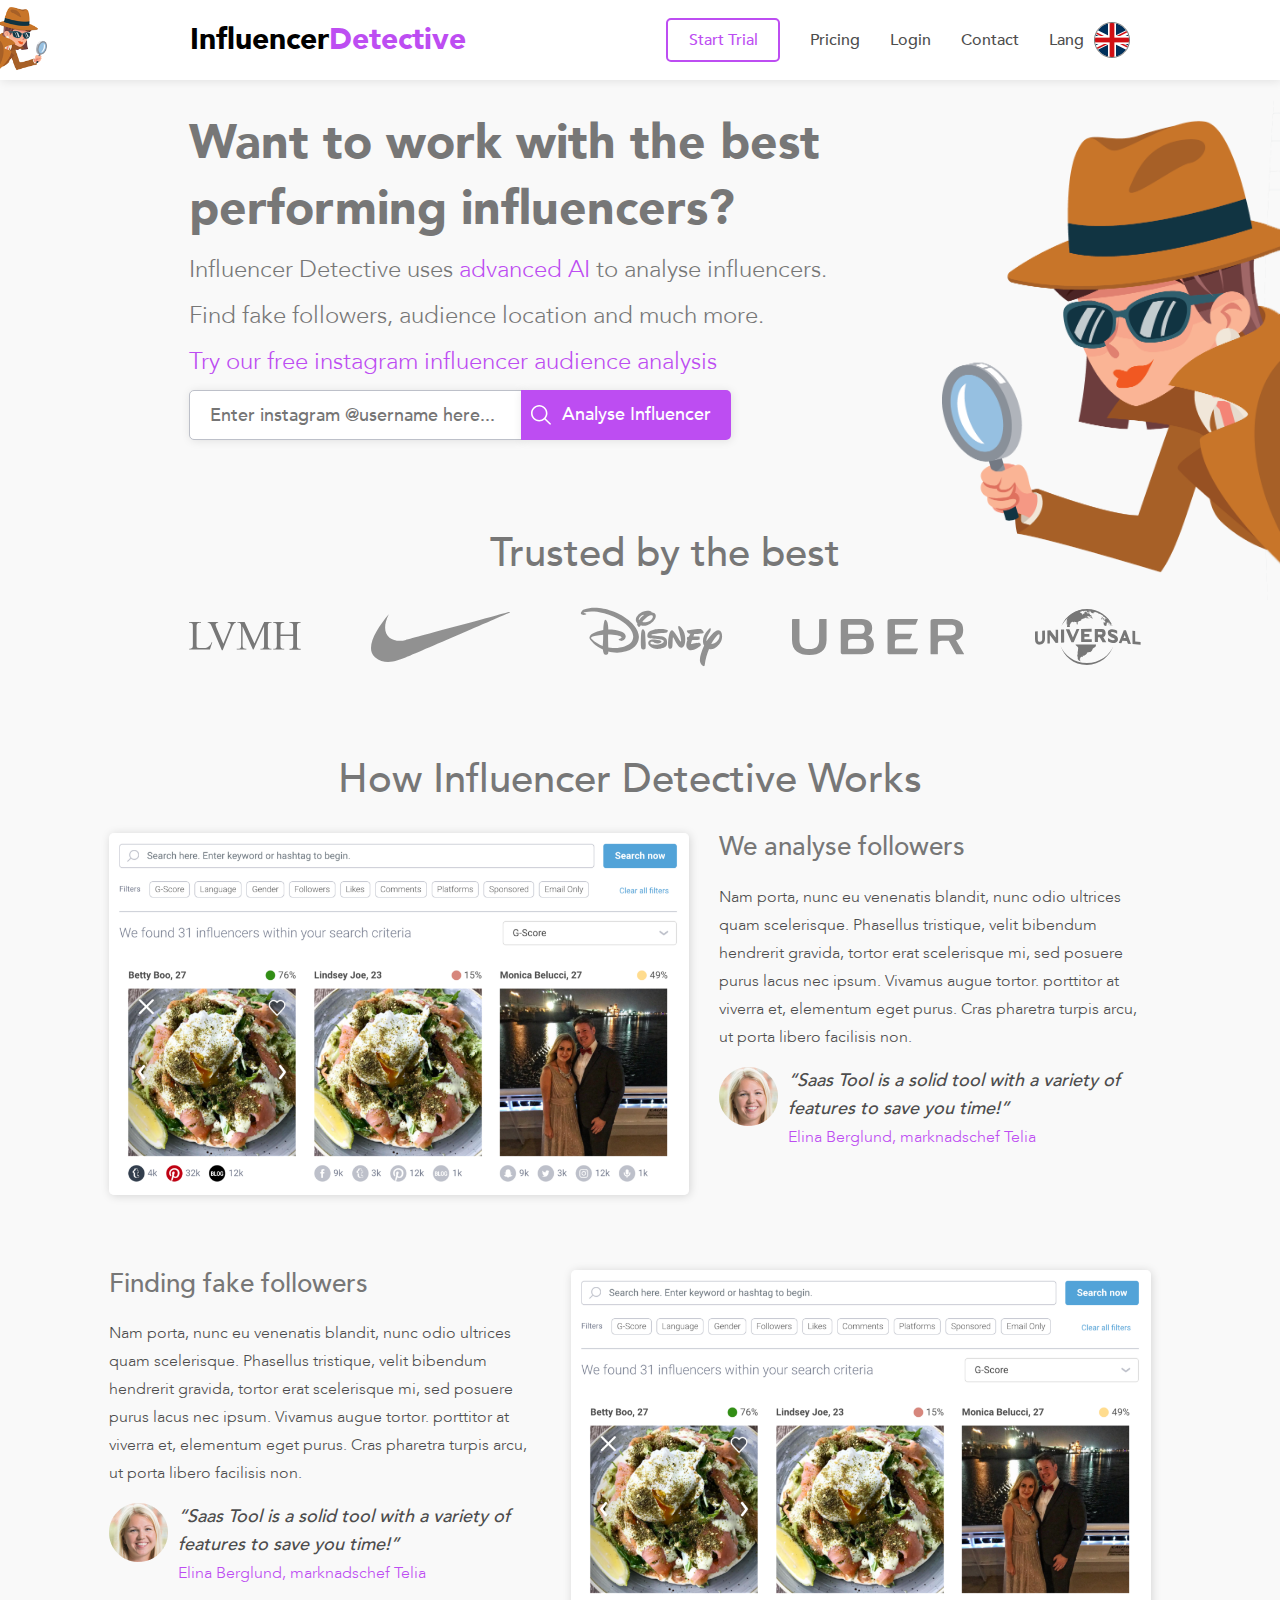
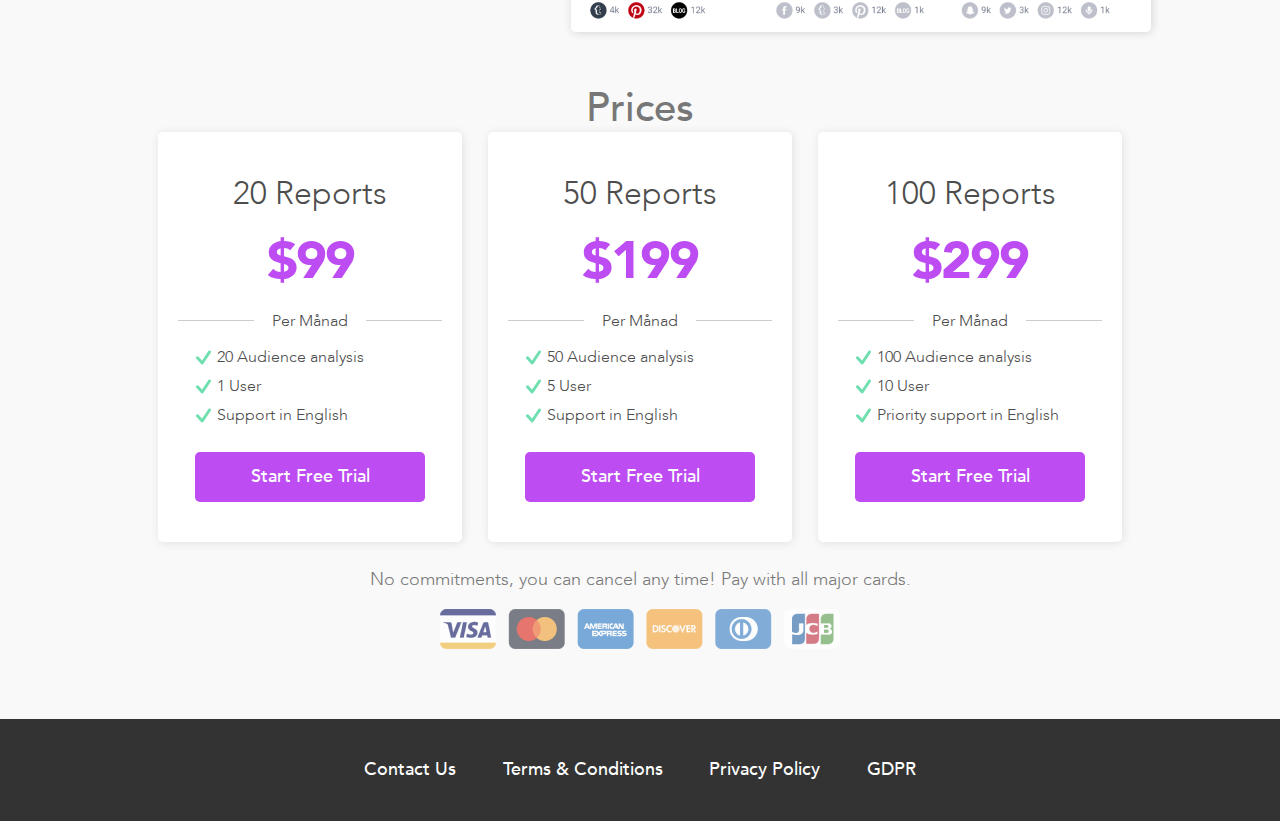
==== index.html @ 92d030bf "added lazy" ====
<!DOCTYPE html>
<html lang="en">
<head>
  <meta charset="UTF-8">
  <meta name="viewport" content="width=device-width, initial-scale=1">
  <link rel='icon' type='image/png' href='images/detective-small.svg'>
  <title>Influencer Detective</title>

  <script>
    document.write('<link rel="stylesheet" href="styles/index/index.css?cashkiller=' + Math.random() + '">')
  </script>

  <style type="text/css">
      * {
          font-family: avenir, 'avenir-backup', verdana, sans-serif;
      }

      /* , 'avenir-backup' remove the font to test * /
</style>

</head>
<body>
<header>
  <img data-src="./images/influencer-detective-logo.png" class="small-detective" alt="small-detective lazy">
  <div class="header__wrapper">

    <div class="header__content">
      <h2 class="header-title">Influencer<span class="pinky">Detective</span></h2>
      <input type="checkbox" name="hamburger-check" id="hamburger-check">
      <label for="hamburger-check" id="hamburger">
        <span></span>
      </label>
      <nav class="nav">
        <a href="#" class="start-trial-link">Start Trial</a>

        <ul class="header-links-wrapper">
          <li><a href="#pricing" class="header-link" id="pricing-link">Pricing</a></li>
          <li><a href="./pages/login.html" class="header-link">Login</a></li>
          <li><a href="#" class="header-link">Contact</a></li>
        </ul>

        <div id="language-select-wrapper">
          <span class="language-label">Lang</span>
          <span id="language-select-icon"></span>
          <ul id="language-select-list">
            <li class="language-select-item">english</li>
            <li class="language-select-item">example</li>
          </ul>
        </div>
      </nav>
    </div>
  </div>


</header>
<main>
  <section class="first-block">
    <div class="first-block__content">
      <h1 class="main-title">Want to work with the best performing influencers?</h1>
      <p class="main-info">
        Influencer Detective uses <span class="pinky">advanced AI</span> to analyse influencers.
      </p>
      <p class="main-info">
        Find fake followers, audience location and much more.
      </p>
      <p class="main-info">
      <span class="pinky pinky-big">Try our <span
          class="pinky">free</span>  instagram influencer audience analysis</span>
      </p>
      <div class="analyse-wrapper">
        <input type="text" class="analyse-input" placeholder="Enter instagram @username here...">
        <button class="analyse-button">Analyse Influencer</button>
      </div>
    </div>
    <img data-src="./images/detective-woman-big-transparent.png" height="500" alt="detective-big" class="big-detective lazy">
  </section>

  <section class="second-trusted-by-block">
    <h3>Trusted by the best</h3>

    <div class="trusted-by">
      <img data-src="./images/trustedBy/lymh.svg" alt="lymh" class="lazy">
      <img data-src="./images/trustedBy/nike.svg" alt="nike" class="lazy">
      <img data-src="./images/trustedBy/disney.svg" alt="disney" class="lazy">
      <img data-src="./images/trustedBy/uber.svg" alt="uber" class="lazy">
      <img data-src="./images/trustedBy/universal.svg" alt="universal" class="lazy">
    </div>
  </section>

  <section class="third-how-it-works-block">
    <h3>How Influencer Detective Works</h3>

    <div class="how-works-item">
      <div class="how-works-item__image-wrapper">
        <img src="./images/bitmap.png" alt="bitmap" class="how-works-item__picture lazy">
      </div>
      <div class="how-works-item__info">
        <h4>We analyse followers</h4>
        <p>
          Nam porta, nunc eu venenatis blandit, nunc odio ultrices quam scelerisque. Phasellus tristique, velit
          bibendum hendrerit gravida, tortor erat scelerisque mi, sed posuere purus lacus nec ipsum. Vivamus augue
          tortor. porttitor at viverra et, elementum eget purus. Cras pharetra turpis arcu, ut porta libero facilisis
          non.
        </p>
        <div class="testimonial">
          <img src="./images/testimonial-avatar.png" alt="avatar" class="testimonial__avatar">
          <p>
            <q>Saas Tool is a solid tool with a variety of features to save you time!</q>
            <br><span class="pinky">Elina Berglund, marknadschef Telia</span>
          </p>
        </div>
      </div>
    </div>
    <div class="how-works-item">
      <div class="how-works-item__image-wrapper">
        <img src="./images/bitmap.png" alt="bitmap" class="how-works-item__picture lazy" >
      </div>
      <div class="how-works-item__info">
        <h4>Finding fake followers</h4>
        <p>
          Nam porta, nunc eu venenatis blandit, nunc odio ultrices quam scelerisque. Phasellus tristique, velit
          bibendum hendrerit gravida, tortor erat scelerisque mi, sed posuere purus lacus nec ipsum. Vivamus augue
          tortor. porttitor at viverra et, elementum eget purus. Cras pharetra turpis arcu, ut porta libero facilisis
          non.
        </p>
        <div class="testimonial">
          <img src="./images/testimonial-avatar.png" alt="avatar" class="testimonial__avatar">
          <p>
            <q>Saas Tool is a solid tool with a variety of features to save you time!</q>
            <br><span class="pinky">Elina Berglund, marknadschef Telia</span>
          </p>
        </div>
      </div>
    </div>
  </section>

  <section class="fourth-price-block" id="pricing">
    <h3 style="margin-bottom: 0;">
      Prices
    </h3>
    <style type="text/css">
        /* Optional, set the text in divider, original is 'Per month' */

        span.card__divider:before {
            content: 'Per Månad';
        }
    </style>

    <div class="cards">

      <div class="card">
        <h6 class="card__title">20 Reports</h6>
        <p class="card__price">$99</p>
        <span class="card__divider"></span>
        <ul class="card__list">
          <li>20 Audience analysis</li>
          <li>1 User</li>
          <li>Support in English</li>
        </ul>
        <button class="card__button">Start Free Trial</button>
      </div>

      <div class="card">
        <h6 class="card__title">50 Reports</h6>
        <p class="card__price">$199</p>
        <span class="card__divider"></span>
        <ul class="card__list">
          <li>50 Audience analysis</li>
          <li>5 User</li>
          <li>Support in English</li>
        </ul>
        <button class="card__button">Start Free Trial</button>
      </div>

      <div class="card">
        <h6 class="card__title">100 Reports</h6>
        <p class="card__price">$299</p>
        <span class="card__divider"></span>
        <ul class="card__list">
          <li>100 Audience analysis</li>
          <li>10 User</li>
          <li>Priority support in English</li>
        </ul>
        <button class="card__button">Start Free Trial</button>
      </div>

    </div>
    <div class="payment-system-block">
      <p>No commitments, you can cancel any time! Pay with all major cards.</p>
      <img src="./images/cards.png" alt="cards">
    </div>
  </section>

  <footer>
    <ul>
      <li><a href="#">Contact Us</a></li>
      <li><a href="#">Terms & Conditions</a></li>
      <li><a href="#">Privacy Policy</a></li>
      <li><a href="#">GDPR</a></li>
    </ul>
  </footer>

</main>


<script>
  document.write('<scr' + 'ipt src="scripts/jquery.js?cashkiller=' + Math.random() + '" type="module"></scr' + 'ipt>')
  document.write('<scr' + 'ipt src="scripts/jquery.lazy.min.js?cashkiller=' + Math.random() + '" type="module"></scr' + 'ipt>')
  document.write('<scr' + 'ipt src="scripts/jquery.lazy.picture.min.js?cashkiller=' + Math.random() + '" type="module"></scr' + 'ipt>')
  document.write('<scr' + 'ipt src="scripts/script.js?cashkiller=' + Math.random() + '" type="module"></scr' + 'ipt>')
</script>
</body>
</html>
---- styles/index/index.css ----
@import '../rootStyles.css';
@import "../header.css";

@import 'main.css';

@import "../footer.css";

@import "media.css";

@import "../fonts.css";

/**/
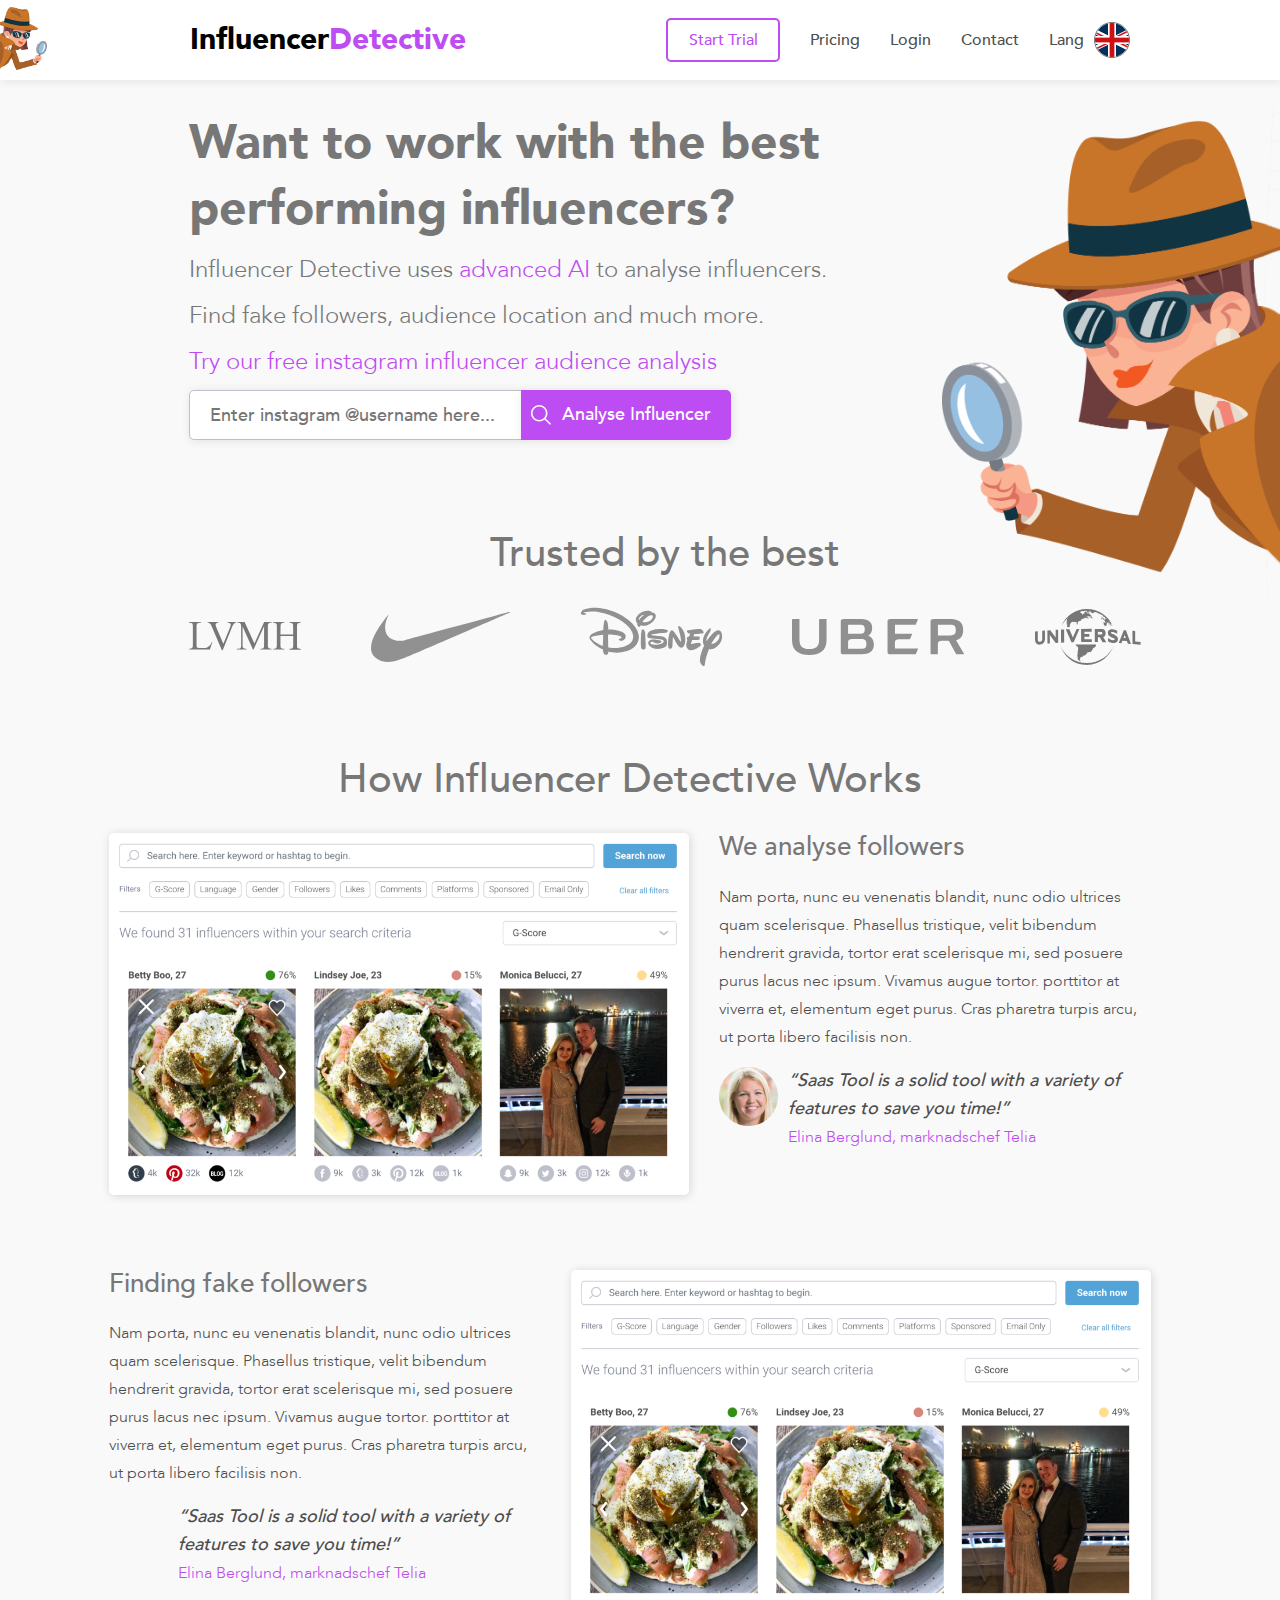
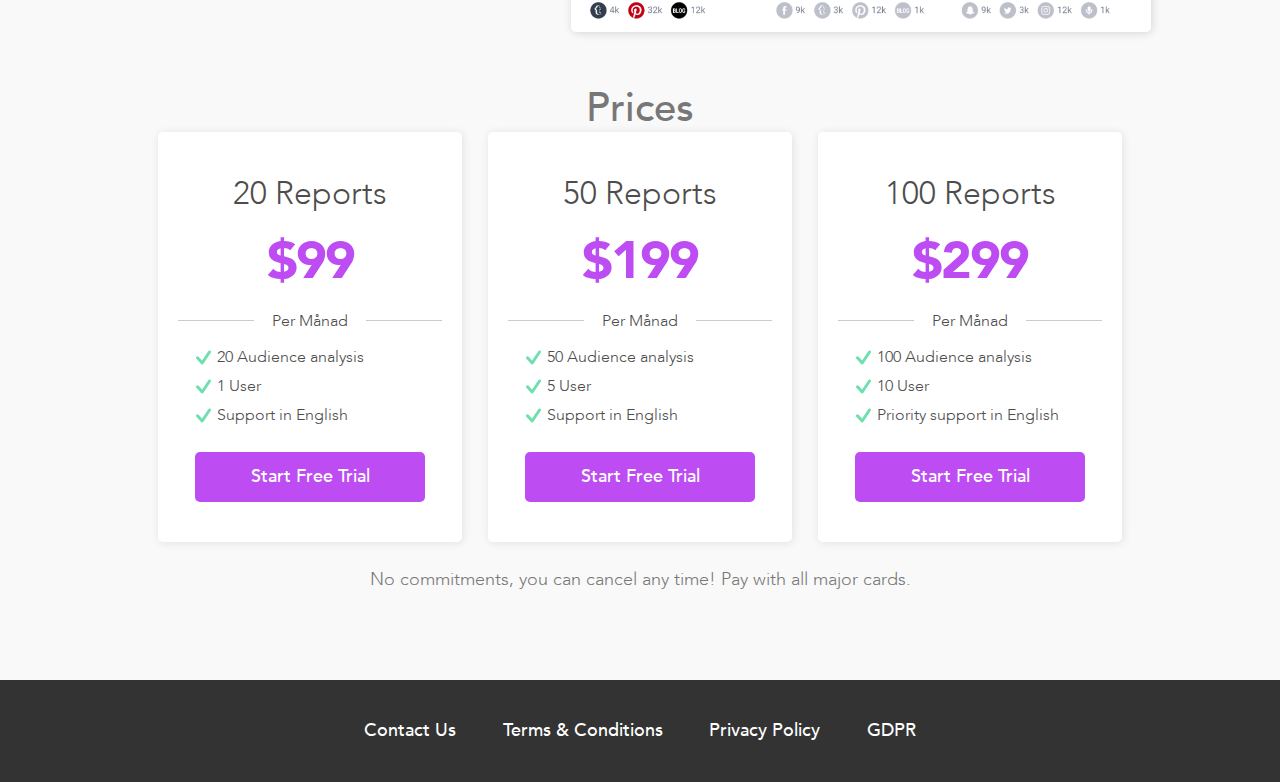
==== commit 86a7127f: "added lazy" ====
--- a/index.html
+++ b/index.html
@@ -92,7 +92,7 @@
 
     <div class="how-works-item">
       <div class="how-works-item__image-wrapper">
-        <img src="./images/bitmap.png" alt="bitmap" class="how-works-item__picture lazy">
+        <img data-src="./images/bitmap.png" alt="bitmap" class="how-works-item__picture lazy">
       </div>
       <div class="how-works-item__info">
         <h4>We analyse followers</h4>
@@ -103,7 +103,7 @@
           non.
         </p>
         <div class="testimonial">
-          <img src="./images/testimonial-avatar.png" alt="avatar" class="testimonial__avatar">
+          <img data-src="./images/testimonial-avatar.png" alt="avatar" class="testimonial__avatar lazy">
           <p>
             <q>Saas Tool is a solid tool with a variety of features to save you time!</q>
             <br><span class="pinky">Elina Berglund, marknadschef Telia</span>
@@ -113,7 +113,7 @@
     </div>
     <div class="how-works-item">
       <div class="how-works-item__image-wrapper">
-        <img src="./images/bitmap.png" alt="bitmap" class="how-works-item__picture lazy" >
+        <img data-src="./images/bitmap.png" alt="bitmap" class="how-works-item__picture lazy" >
       </div>
       <div class="how-works-item__info">
         <h4>Finding fake followers</h4>
@@ -124,7 +124,7 @@
           non.
         </p>
         <div class="testimonial">
-          <img src="./images/testimonial-avatar.png" alt="avatar" class="testimonial__avatar">
+          <img data-src="./images/testimonial-avatar.png" alt="avatar" class="testimonial__avatar lazy">
           <p>
             <q>Saas Tool is a solid tool with a variety of features to save you time!</q>
             <br><span class="pinky">Elina Berglund, marknadschef Telia</span>
@@ -187,7 +187,7 @@
     </div>
     <div class="payment-system-block">
       <p>No commitments, you can cancel any time! Pay with all major cards.</p>
-      <img src="./images/cards.png" alt="cards">
+      <img data-src="./images/cards.png" alt="cards" class="lazy">
     </div>
   </section>
 
@@ -202,7 +202,6 @@
 
 </main>
 
-
 <script>
   document.write('<scr' + 'ipt src="scripts/jquery.js?cashkiller=' + Math.random() + '" type="module"></scr' + 'ipt>')
   document.write('<scr' + 'ipt src="scripts/jquery.lazy.min.js?cashkiller=' + Math.random() + '" type="module"></scr' + 'ipt>')
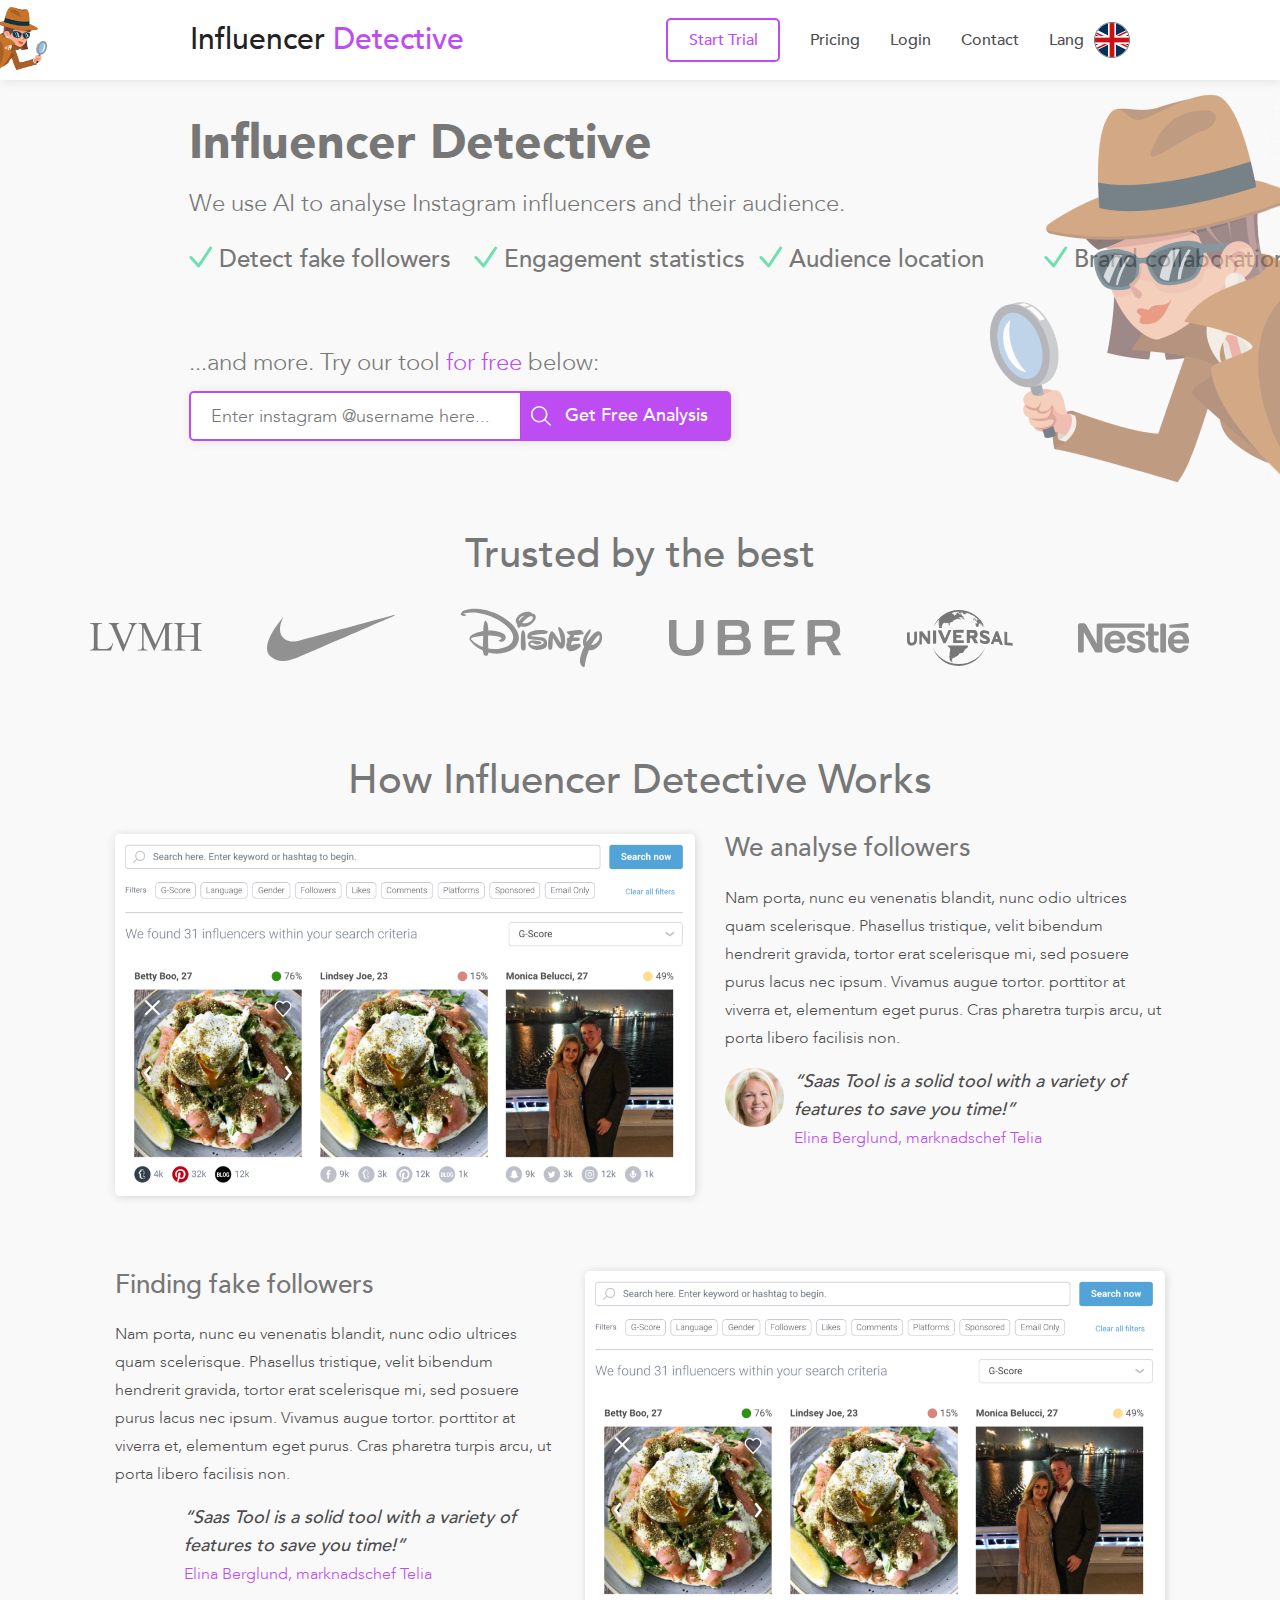
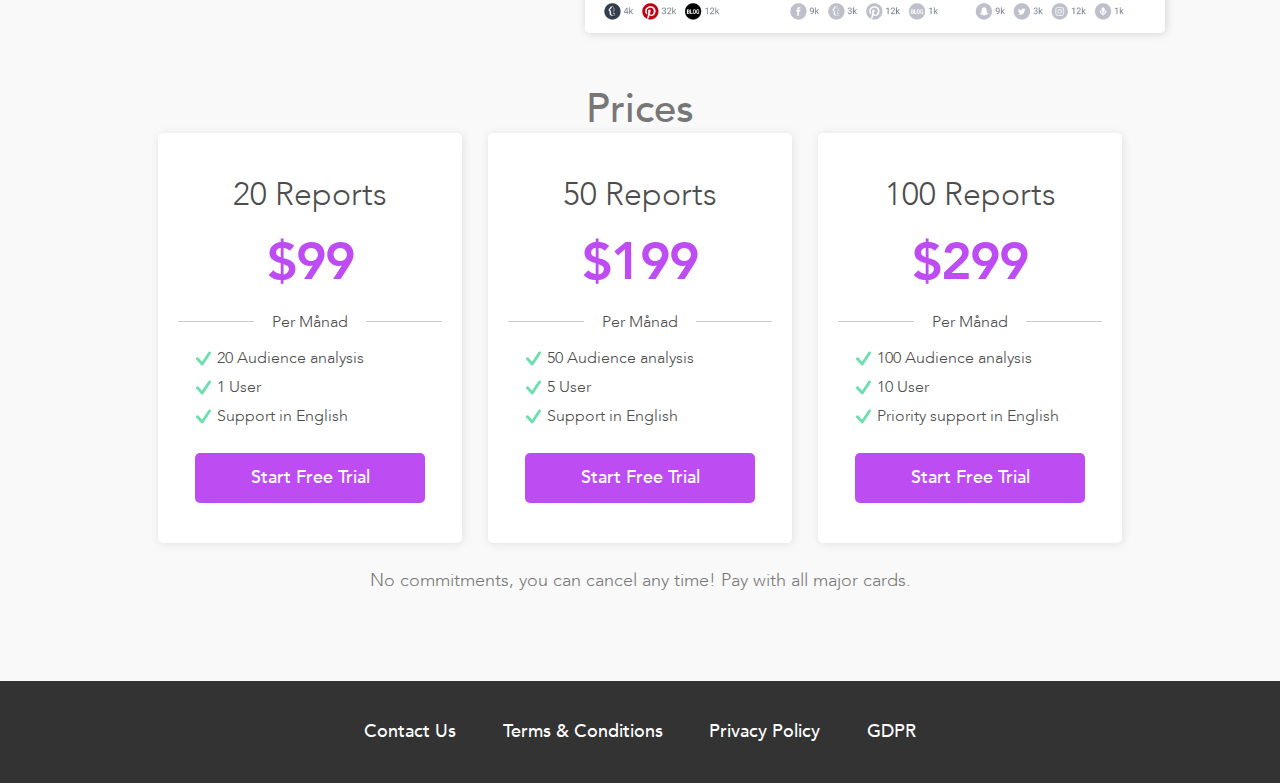
==== commit b6b082fa: "fixes from skype" ====
--- a/index.html
+++ b/index.html
@@ -25,7 +25,7 @@
   <div class="header__wrapper">
 
     <div class="header__content">
-      <h2 class="header-title">Influencer<span class="pinky">Detective</span></h2>
+      <h2 class="header-title">Influencer <span class="pinky">Detective</span></h2>
       <input type="checkbox" name="hamburger-check" id="hamburger-check">
       <label for="hamburger-check" id="hamburger">
         <span></span>
@@ -56,34 +56,41 @@
 <main>
   <section class="first-block">
     <div class="first-block__content">
-      <h1 class="main-title">Want to work with the best performing influencers?</h1>
+      <h1 class="main-title">Influencer Detective</h1>
       <p class="main-info">
-        Influencer Detective uses <span class="pinky">advanced AI</span> to analyse influencers.
+        We use AI to analyse Instagram influencers and their audience.
       </p>
+      <ul class="main-list">
+        <li>Detect fake followers</li>
+        <li>Engagement statistics</li>
+        <li>Audience location</li>
+        <li>Brand collaborations</li>
+      </ul>
       <p class="main-info">
-        Find fake followers, audience location and much more.
-      </p>
-      <p class="main-info">
-      <span class="pinky pinky-big">Try our <span
-          class="pinky">free</span>  instagram influencer audience analysis</span>
+        ...and more. Try our tool <span class="pinky">for free</span> below:
       </p>
       <div class="analyse-wrapper">
         <input type="text" class="analyse-input" placeholder="Enter instagram @username here...">
-        <button class="analyse-button">Analyse Influencer</button>
-      </div>
-    </div>
-    <img data-src="./images/detective-woman-big-transparent.png" height="500" alt="detective-big" class="big-detective lazy">
+        <button class="analyse-button">Get Free Analysis</button>
+      </div>
+    </div>
+    <picture class="big-detective lazy">
+      <source srcset="./images/detective-woman-big-transparent-smaller.svg" media="screen and (max-width: 700px)">
+      <source srcset="./images/detective-woman-big-transparent.png">
+      <img data-src="./images/detective-woman-big-transparent.png" alt="detective-big">
+    </picture>
   </section>
 
   <section class="second-trusted-by-block">
     <h3>Trusted by the best</h3>
 
     <div class="trusted-by">
-      <img data-src="./images/trustedBy/lymh.svg" alt="lymh" class="lazy">
+      <img data-src="./images/trustedBy/lvmh.svg" alt="lvmh" class="lazy">
       <img data-src="./images/trustedBy/nike.svg" alt="nike" class="lazy">
       <img data-src="./images/trustedBy/disney.svg" alt="disney" class="lazy">
       <img data-src="./images/trustedBy/uber.svg" alt="uber" class="lazy">
       <img data-src="./images/trustedBy/universal.svg" alt="universal" class="lazy">
+      <img data-src="./images/trustedBy/nestle.svg" alt="nestle" class="lazy">
     </div>
   </section>
 
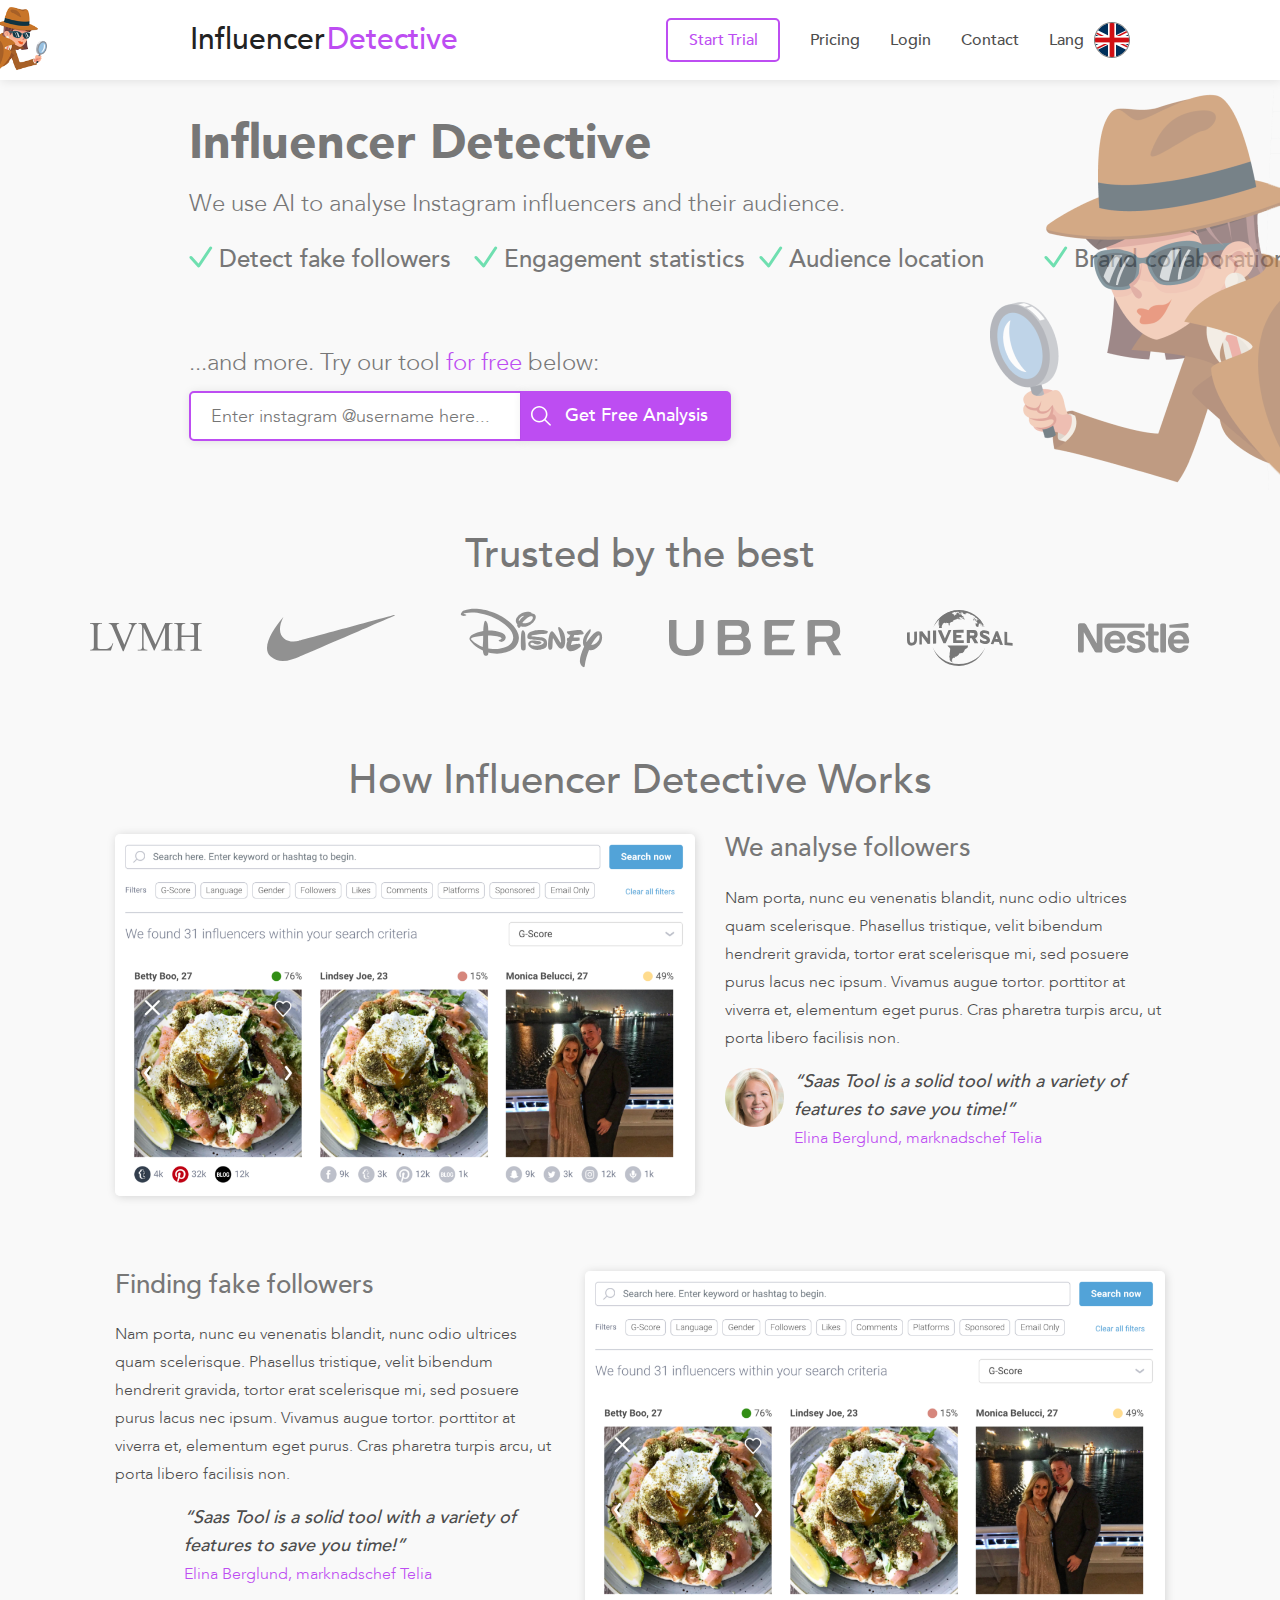
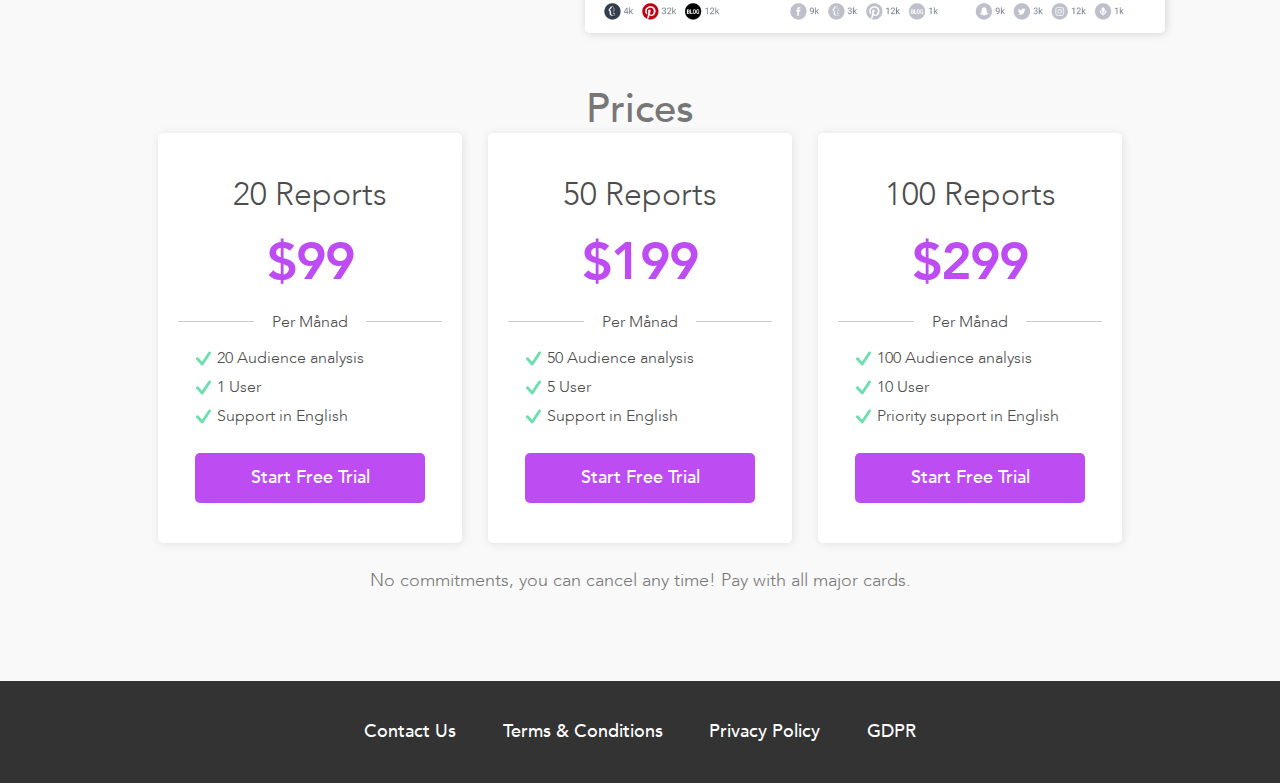
==== commit be4f0ced: "fix" ====
--- a/index.html
+++ b/index.html
@@ -25,7 +25,7 @@
   <div class="header__wrapper">
 
     <div class="header__content">
-      <h2 class="header-title">Influencer <span class="pinky">Detective</span></h2>
+      <h2 class="header-title">Influencer<span class="pinky">Detective</span></h2>
       <input type="checkbox" name="hamburger-check" id="hamburger-check">
       <label for="hamburger-check" id="hamburger">
         <span></span>
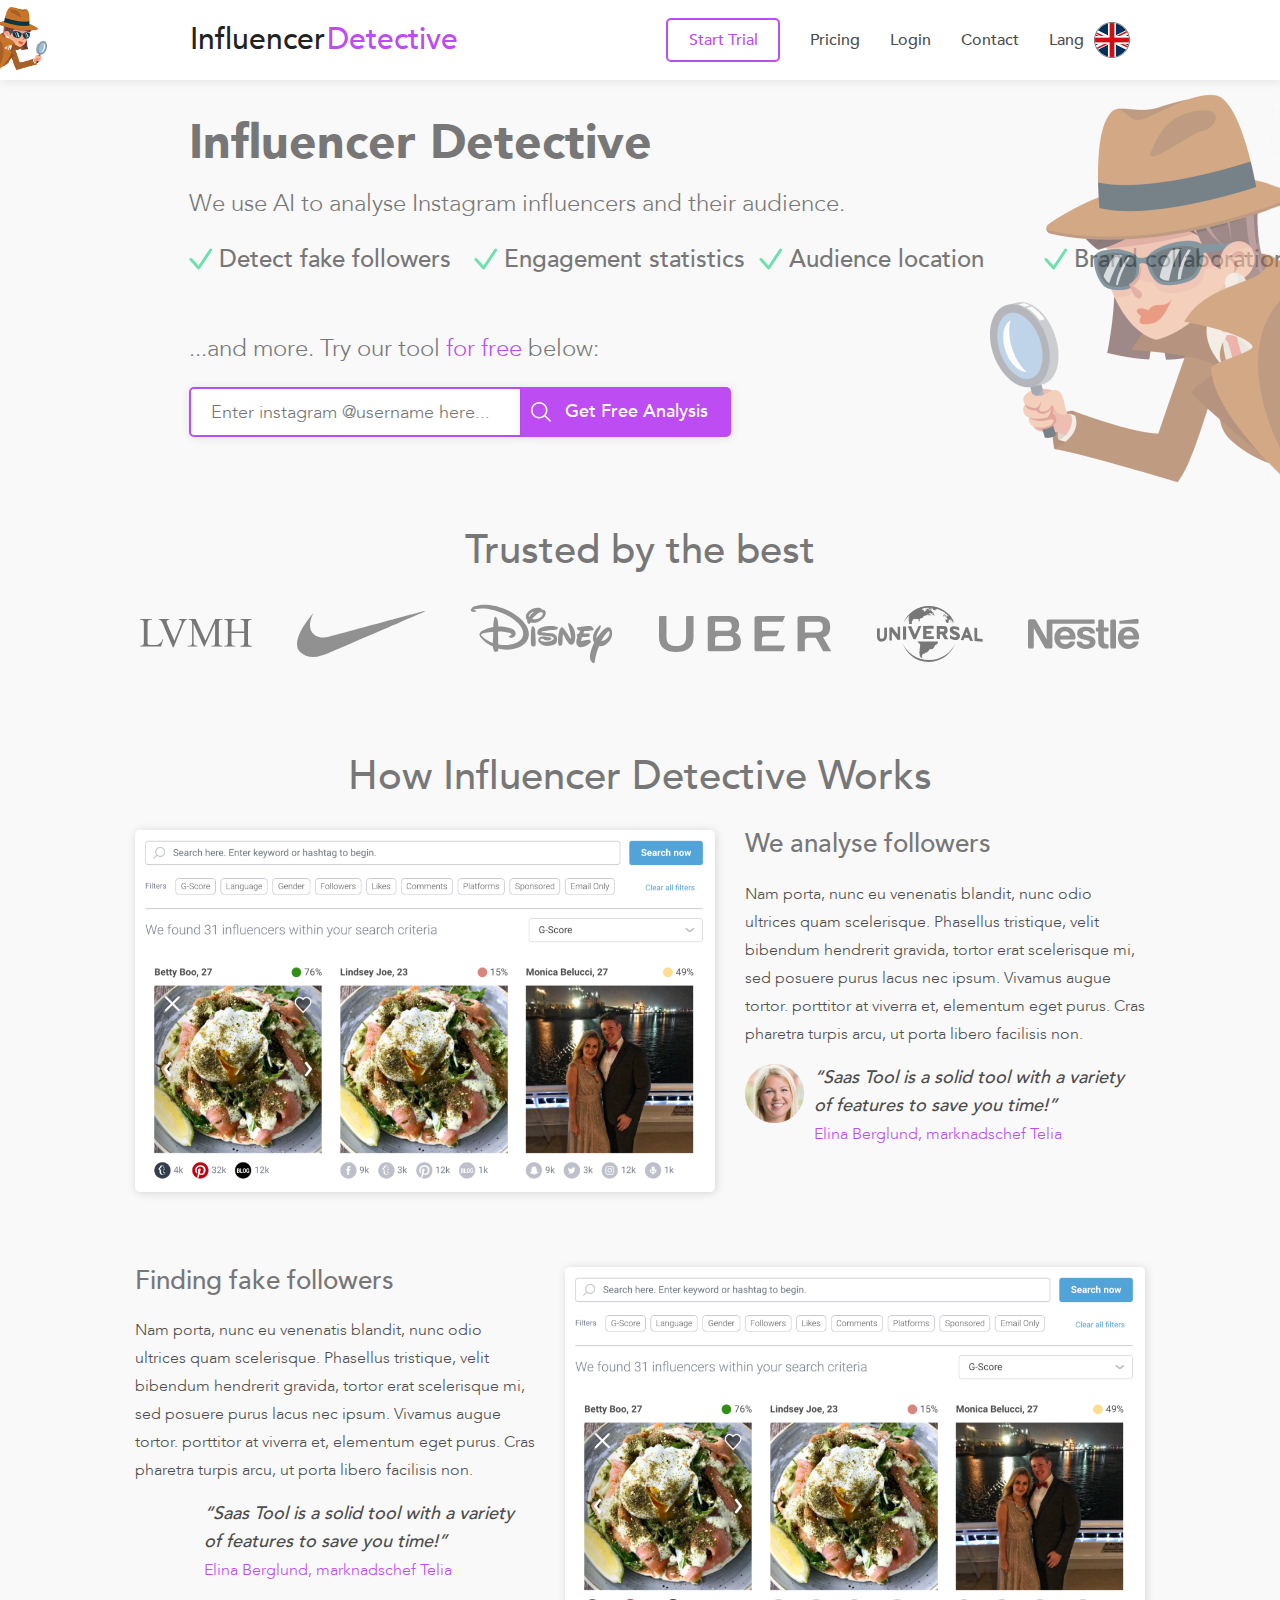
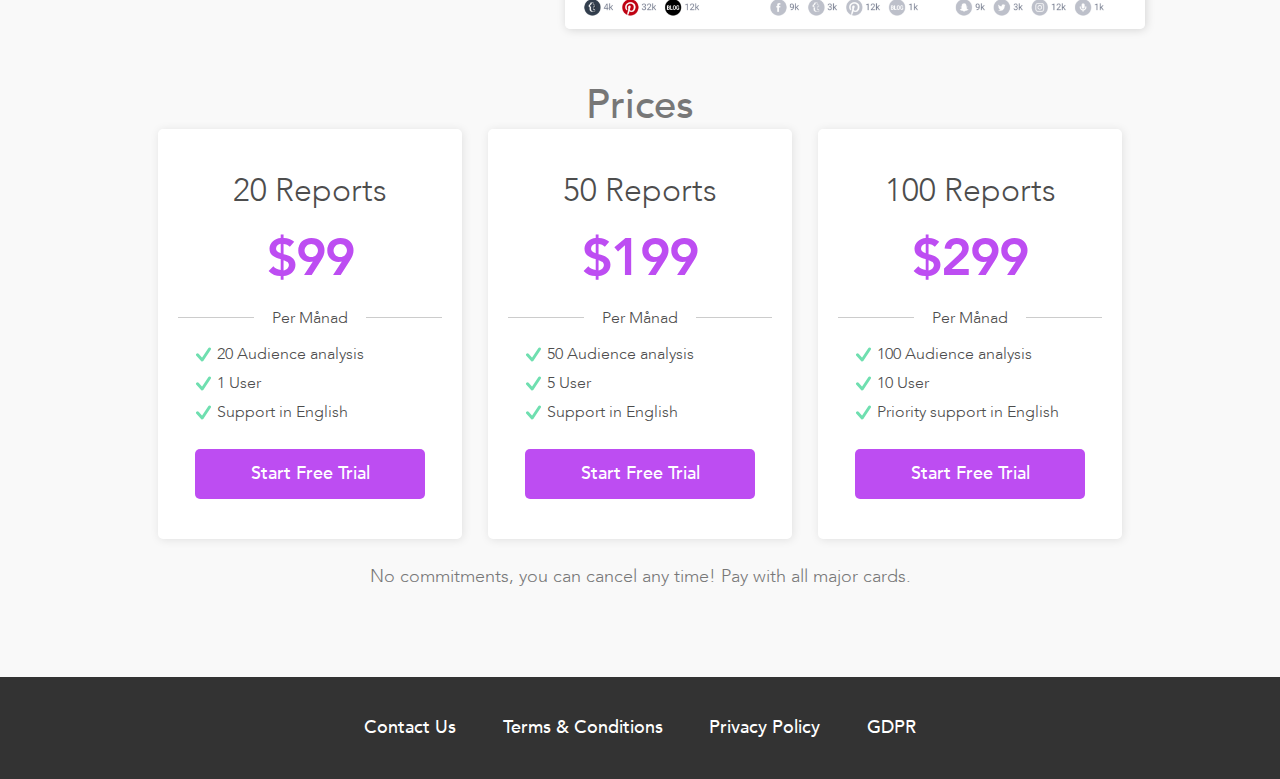
==== commit a53b18e1: "fixes" ====
--- a/index.html
+++ b/index.html
@@ -66,7 +66,7 @@
         <li>Audience location</li>
         <li>Brand collaborations</li>
       </ul>
-      <p class="main-info">
+      <p class="main-info and-more">
         ...and more. Try our tool <span class="pinky">for free</span> below:
       </p>
       <div class="analyse-wrapper">
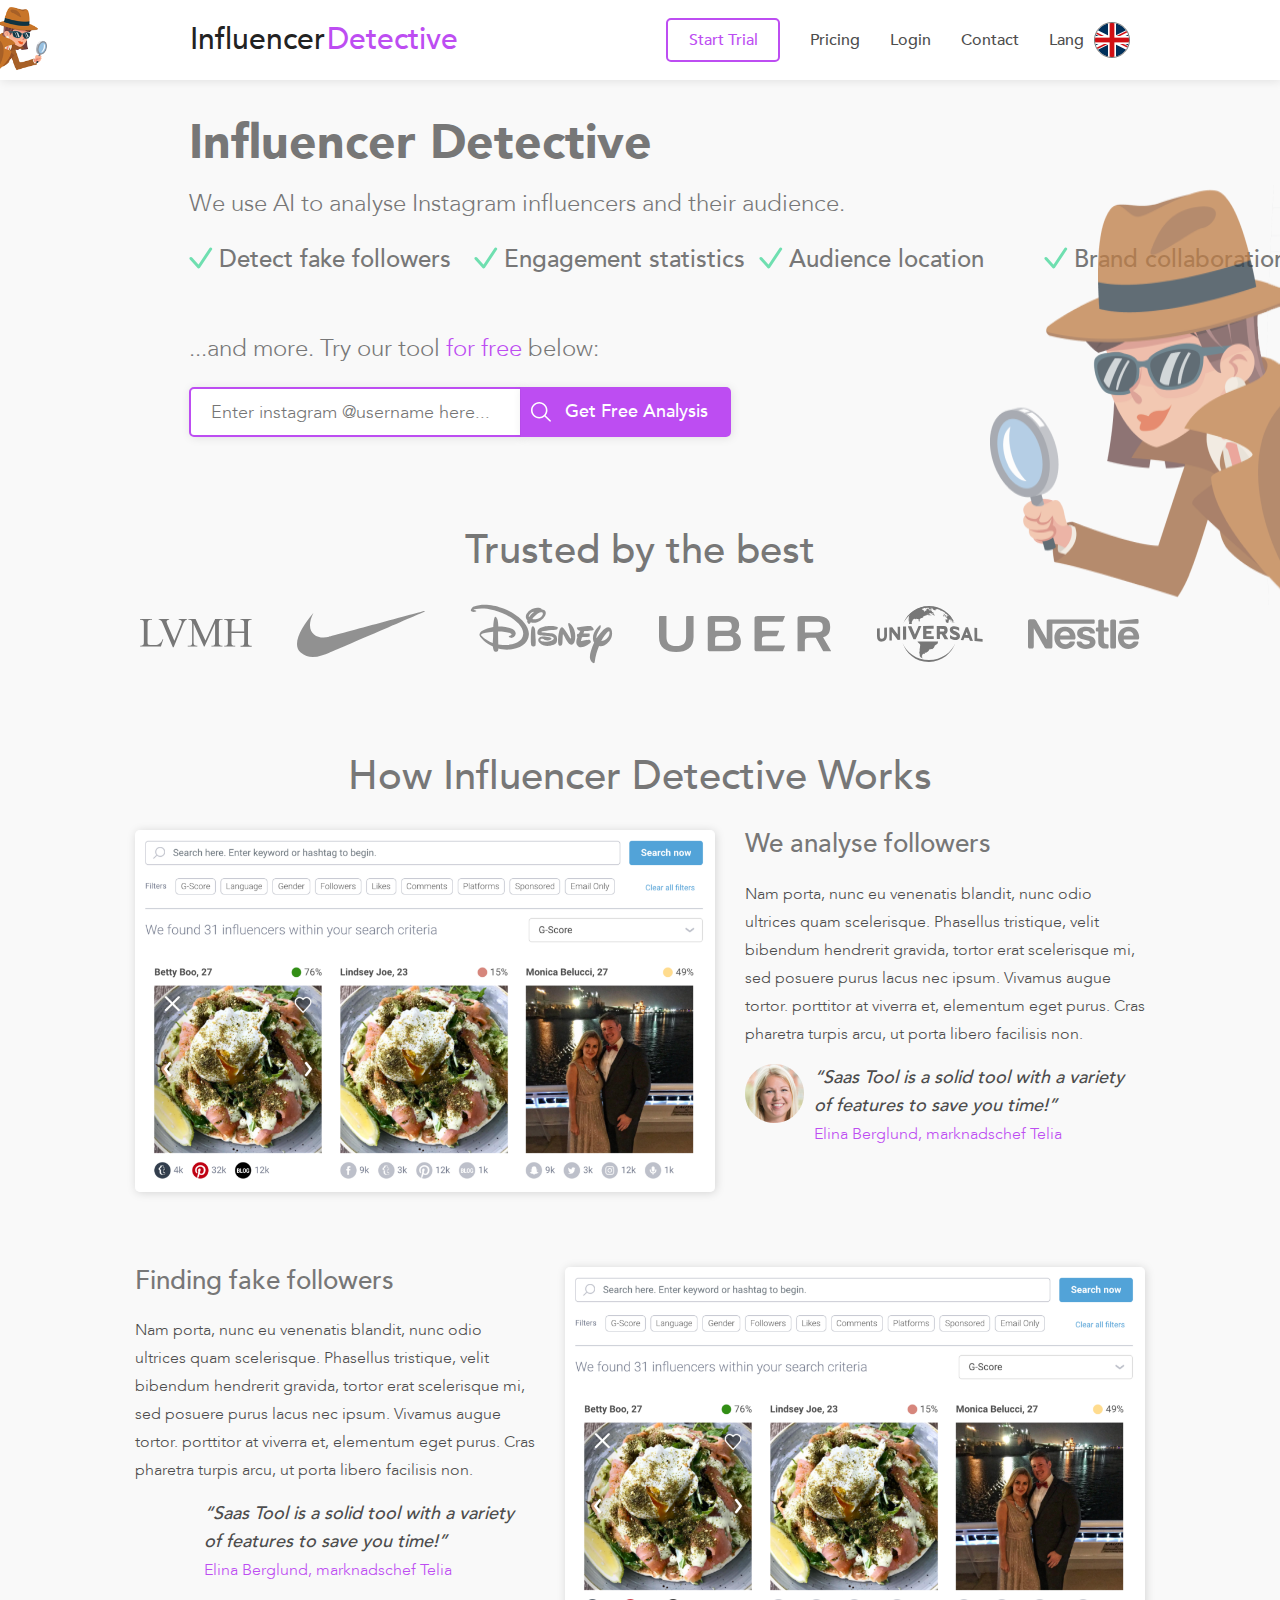
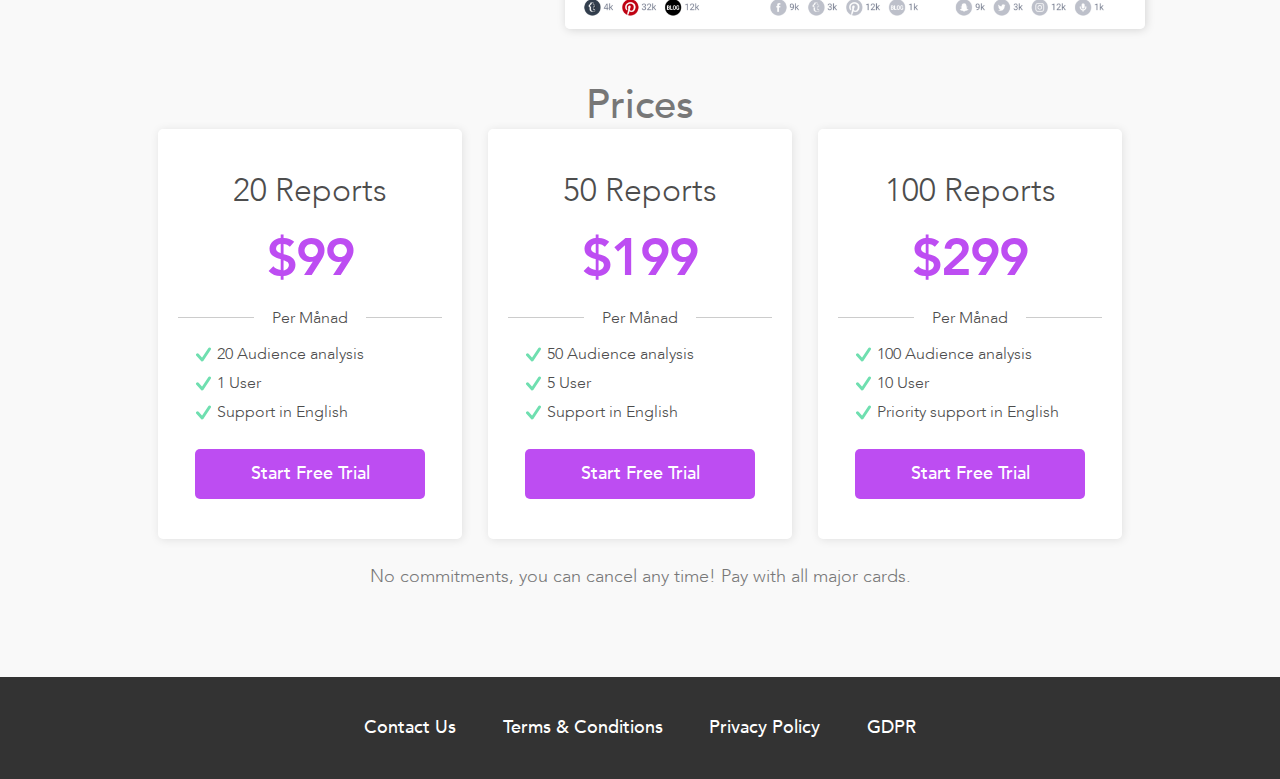
==== commit 4e86f2a0: "fix" ====
--- a/index.html
+++ b/index.html
@@ -74,11 +74,7 @@
         <button class="analyse-button">Get Free Analysis</button>
       </div>
     </div>
-    <picture class="big-detective lazy">
-      <source srcset="./images/detective-woman-big-transparent-smaller.svg" media="screen and (max-width: 700px)">
-      <source srcset="./images/detective-woman-big-transparent.png">
-      <img data-src="./images/detective-woman-big-transparent.png" alt="detective-big">
-    </picture>
+      <img data-src="./images/detective-woman-big-transparent.png" alt="detective-big" class="big-detective lazy">
   </section>
 
   <section class="second-trusted-by-block">
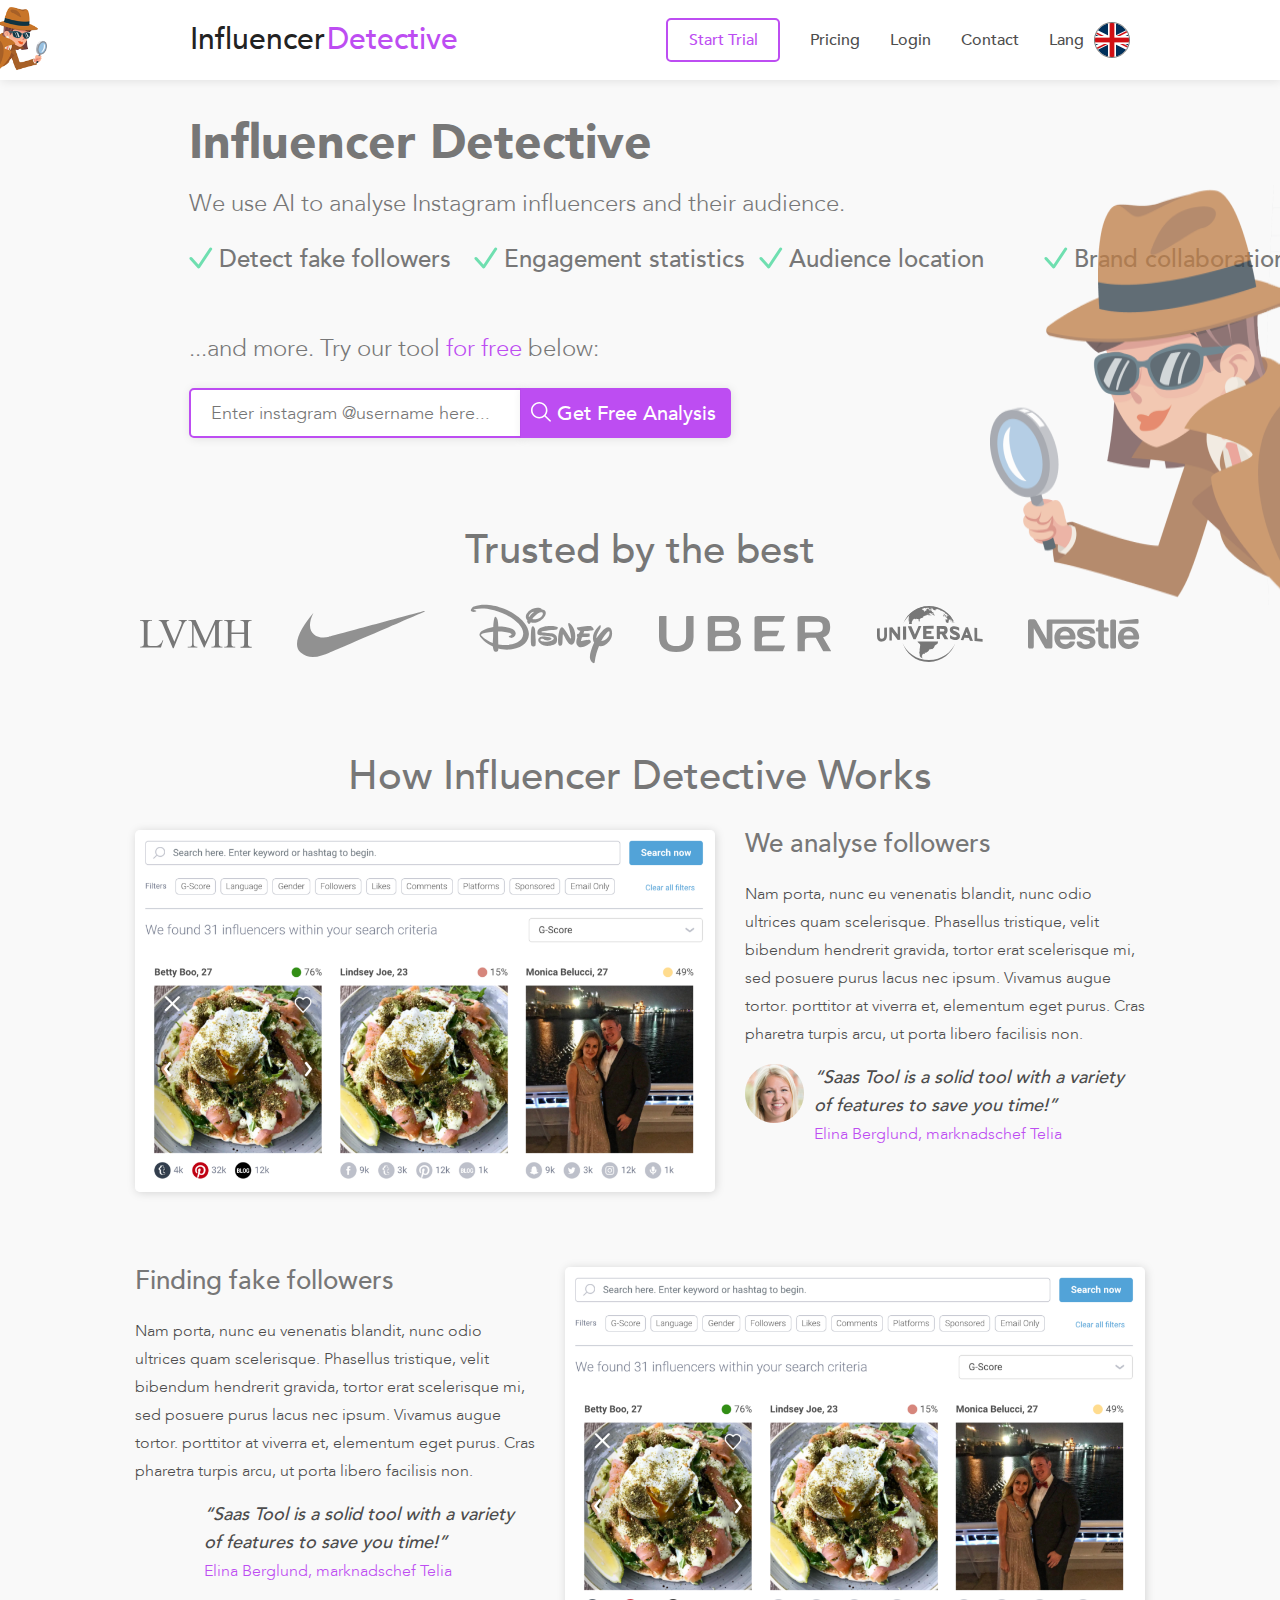
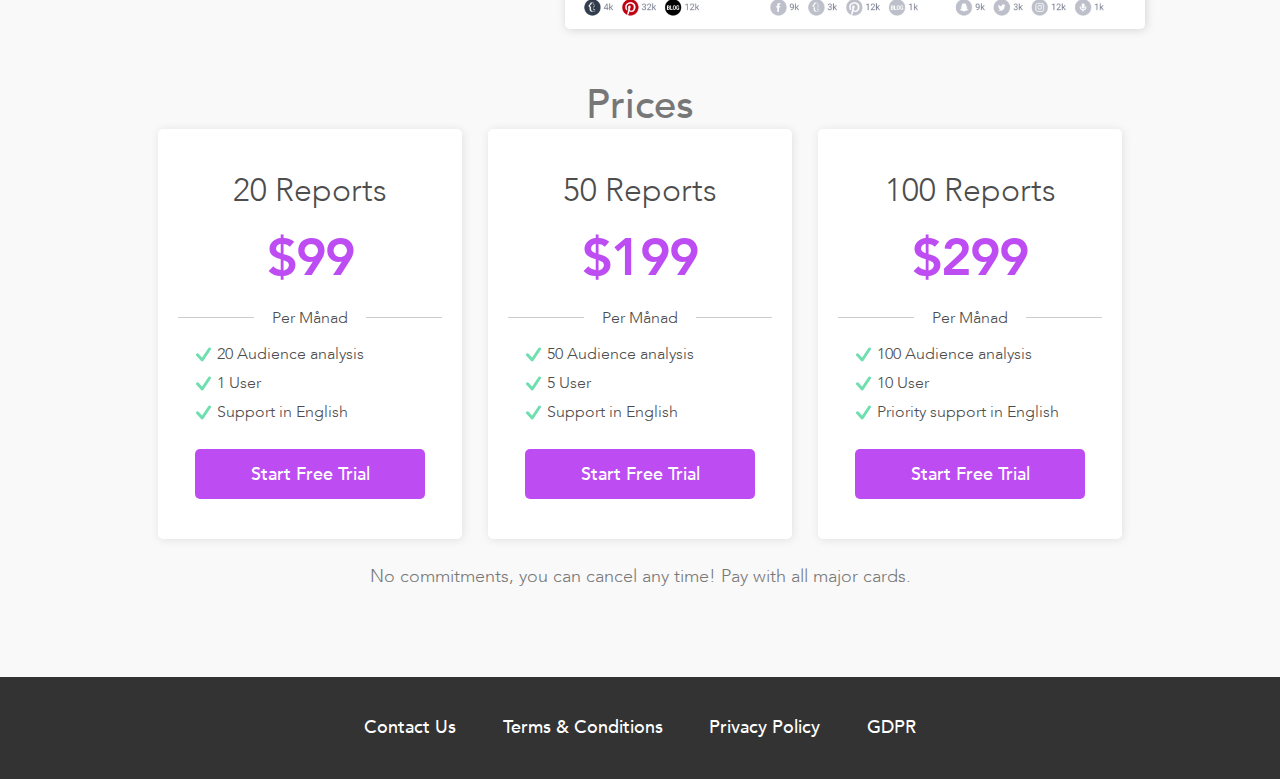
==== commit 9c3ea84a: "fix" ====
--- a/index.html
+++ b/index.html
@@ -71,7 +71,7 @@
       </p>
       <div class="analyse-wrapper">
         <input type="text" class="analyse-input" placeholder="Enter instagram @username here...">
-        <button class="analyse-button">Get Free Analysis</button>
+        <button class="analyse-button"><span>Get Free Analysis</span></button>
       </div>
     </div>
       <img data-src="./images/detective-woman-big-transparent.png" alt="detective-big" class="big-detective lazy">
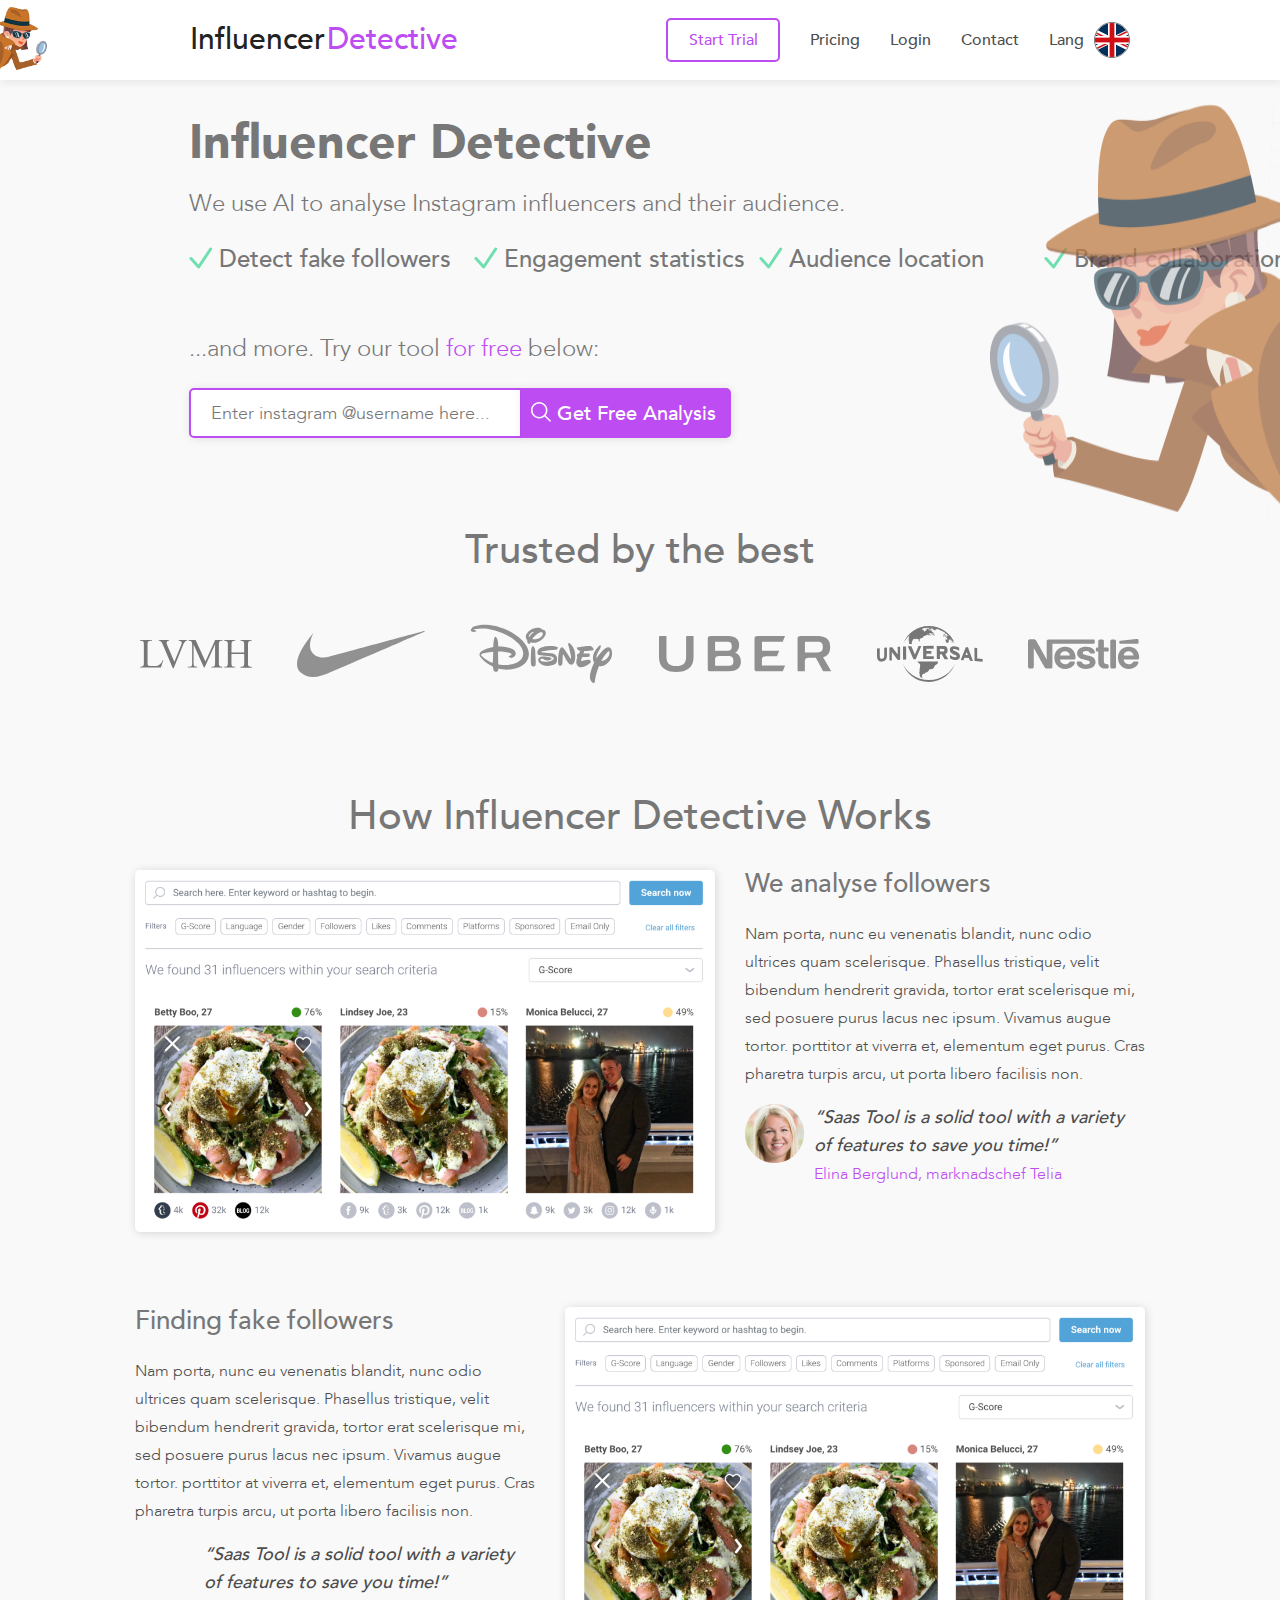
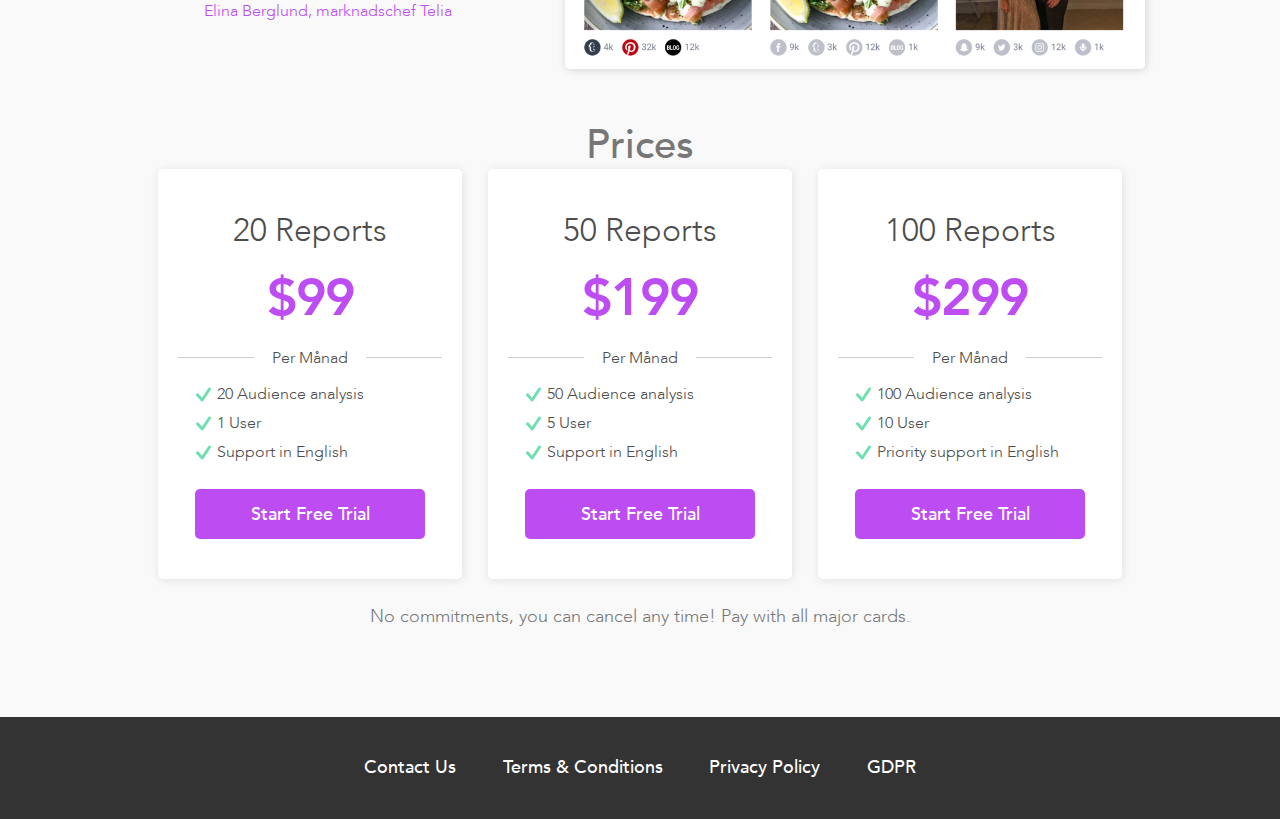
==== commit 290012c4: "fixed trusted by block" ====
--- a/index.html
+++ b/index.html
@@ -81,12 +81,24 @@
     <h3>Trusted by the best</h3>
 
     <div class="trusted-by">
-      <img data-src="./images/trustedBy/lvmh.svg" alt="lvmh" class="lazy">
-      <img data-src="./images/trustedBy/nike.svg" alt="nike" class="lazy">
-      <img data-src="./images/trustedBy/disney.svg" alt="disney" class="lazy">
-      <img data-src="./images/trustedBy/uber.svg" alt="uber" class="lazy">
-      <img data-src="./images/trustedBy/universal.svg" alt="universal" class="lazy">
-      <img data-src="./images/trustedBy/nestle.svg" alt="nestle" class="lazy">
+      <div>
+        <img data-src="./images/trustedBy/lvmh.svg" alt="lvmh" class="lazy">
+      </div>
+      <div>
+        <img data-src="./images/trustedBy/nike.svg" alt="nike" class="lazy">
+      </div>
+      <div>
+        <img data-src="./images/trustedBy/disney.svg" alt="disney" class="lazy">
+      </div>
+      <div>
+        <img data-src="./images/trustedBy/uber.svg" alt="uber" class="lazy">
+      </div>
+      <div>
+        <img data-src="./images/trustedBy/universal.svg" alt="universal" class="lazy">
+      </div>
+      <div>
+        <img data-src="./images/trustedBy/nestle.svg" alt="nestle" class="lazy">
+      </div>
     </div>
   </section>
 
